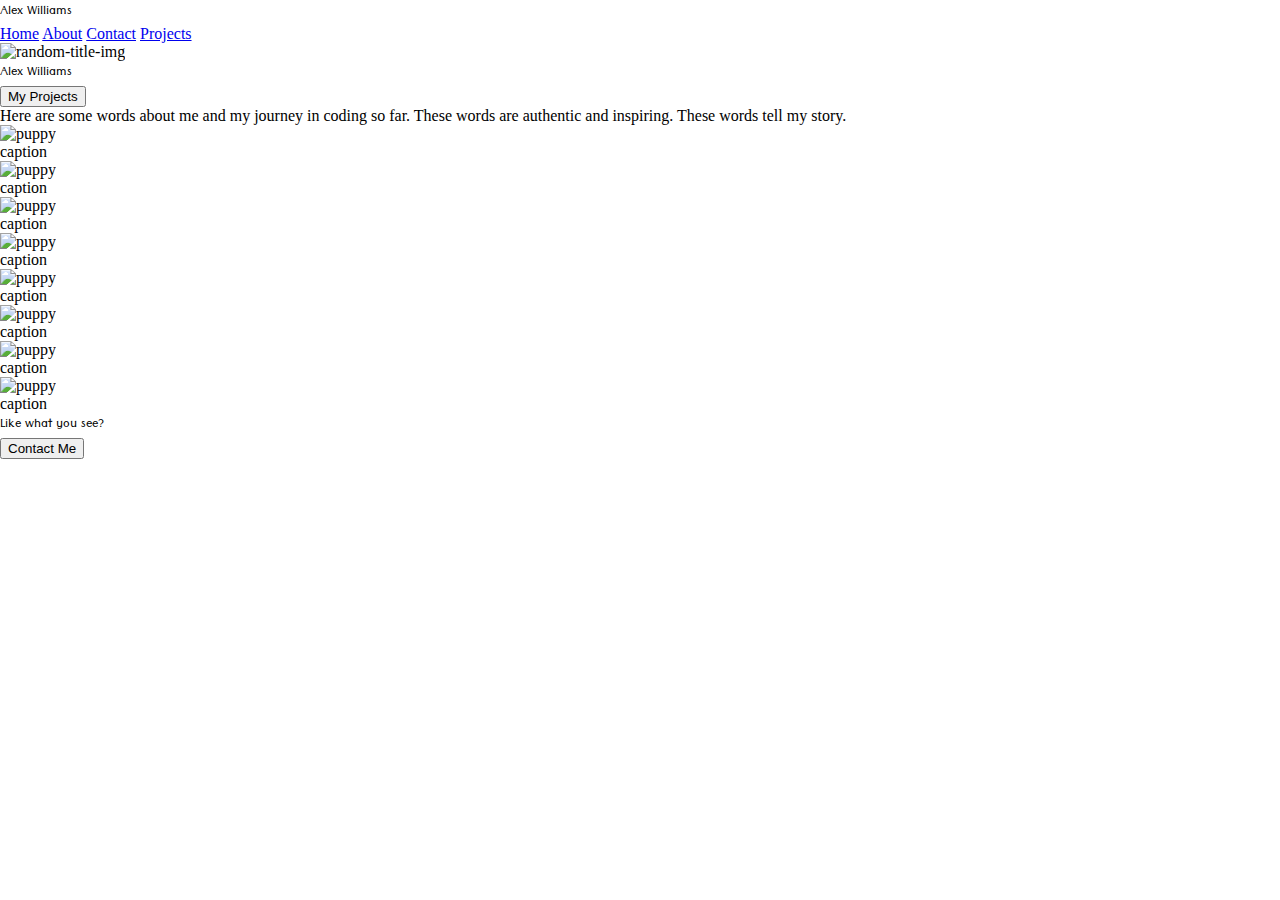
==== index.html @ 836ffa96 "added: basic html, links to css and fonts, css reset" ====
<!DOCTYPE html>
<html lang="en">
<head>
    <meta charset="UTF-8">
    <meta name="viewport" content="width=device-width, initial-scale=1.0">
    <title>Alex Williams</title>
    <link rel="stylesheet" href="style/index.css">
    <link href="https://fonts.googleapis.com/css2?family=Roboto&family=Tenali+Ramakrishna&display=swap" rel="stylesheet">
</head>
<body>
    <header>
        <h1>Alex Williams</h1>
        <nav>
            <a href="#">Home</a>
            <a href="#">About</a>
            <a href="#">Contact</a>
            <a href="#">Projects</a>
         </nav>
    </header>
    <section class = "title">
        <img src="https://picsum.photos/seed/picsum/200/300" alt="random-title-img">
        <div class = "bio">
            <h2>Alex Williams</h2>
            <button>My Projects</button>
            <p>Here are some words about me and my journey in coding so far. These words are authentic and inspiring. These words tell my story.</p>
          </div>
    </section>
 
    <section class = "projects">
        <div class = "caption-img">
            <img src="https://picsum.photos/id/237/200/300" alt="puppy">
            <p>caption</p>
        </div>
        <div class = "caption-img">
            <img src="https://picsum.photos/id/237/200/300" alt="puppy">
            <p>caption</p>
        </div>
        <div class = "caption-img">
            <img src="https://picsum.photos/id/237/200/300" alt="puppy">
            <p>caption</p>
        </div>
        <div class = "caption-img">
            <img src="https://picsum.photos/id/237/200/300" alt="puppy">
            <p>caption</p>
        </div>
        <div class = "caption-img">
            <img src="https://picsum.photos/id/237/200/300" alt="puppy">
            <p>caption</p>
        </div>
        <div class = "caption-img">
            <img src="https://picsum.photos/id/237/200/300" alt="puppy">
            <p>caption</p>
        </div>
        <div class = "caption-img">
            <img src="https://picsum.photos/id/237/200/300" alt="puppy">
            <p>caption</p>
        </div>
        <div class = "caption-img">
            <img src="https://picsum.photos/id/237/200/300" alt="puppy">
            <p>caption</p>
        </div>
    </section>
    
    <footer>
        <h3>Like what you see?</h3>
        <button class = "contact-button">Contact Me</button>
    </footer>
</body>
</html>
---- style/index.css ----
html, body, div, span, applet, object, iframe,
h1, h2, h3, h4, h5, h6, p, blockquote, pre,
a, abbr, acronym, address, big, cite, code,
del, dfn, em, img, ins, kbd, q, s, samp,
small, strike, strong, sub, sup, tt, var,
b, u, i, center,
dl, dt, dd, ol, ul, li,
fieldset, form, label, legend,
table, caption, tbody, tfoot, thead, tr, th, td,
article, aside, canvas, details, embed, 
figure, figcaption, footer, header, hgroup, 
menu, nav, output, ruby, section, summary,
time, mark, audio, video {
	margin: 0;
	padding: 0;
	border: 0;
	font-size: 100%;
	font: inherit;
    vertical-align: baseline;
 }

 h1, h2, h3, h4, h5, h6 {
    font-family: 'Tenali Ramakrishna', sans-serif;
 }
   
 p, a, {
     font-family: 'Roboto', sans-serif;
 }
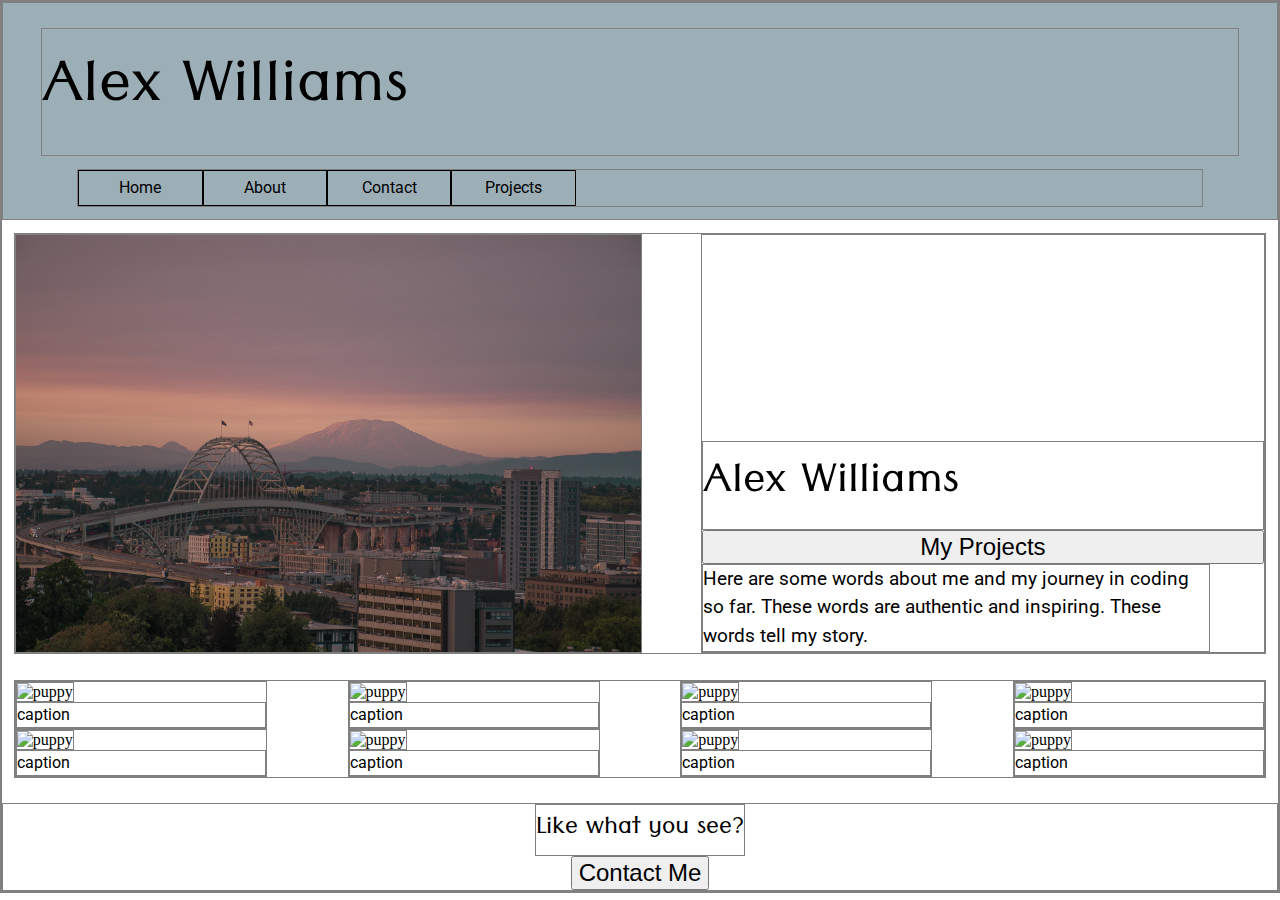
==== commit be5e1834: "added more CSS" ====
--- a/index.html
+++ b/index.html
@@ -10,7 +10,7 @@
 <body>
     <header>
         <h1>Alex Williams</h1>
-        <nav>
+        <nav id = "top-nav">
             <a href="#">Home</a>
             <a href="#">About</a>
             <a href="#">Contact</a>
@@ -18,14 +18,13 @@
          </nav>
     </header>
     <section class = "title">
-        <img src="https://picsum.photos/seed/picsum/200/300" alt="random-title-img">
-        <div class = "bio">
+        <img src="images/portland.jpg" alt="portland mountain sunrise">
+        <div class = "title-text">
             <h2>Alex Williams</h2>
-            <button>My Projects</button>
+            <button class = "project-button">My Projects</button>
             <p>Here are some words about me and my journey in coding so far. These words are authentic and inspiring. These words tell my story.</p>
           </div>
     </section>
- 
     <section class = "projects">
         <div class = "caption-img">
             <img src="https://picsum.photos/id/237/200/300" alt="puppy">
--- a/style/index.css
+++ b/style/index.css
@@ -14,15 +14,103 @@
 	margin: 0;
 	padding: 0;
 	border: 0;
-	font-size: 100%;
+	font-size: 62.5%;
 	font: inherit;
     vertical-align: baseline;
+    border: 1px solid grey;
  }
+
 
  h1, h2, h3, h4, h5, h6 {
     font-family: 'Tenali Ramakrishna', sans-serif;
  }
-   
- p, a, {
+
+ h1 {
+     font-size: 5rem;
+ }
+
+ h2 {
+     font-size: 3.5rem;
+ }
+ 
+ h3 {
+     font-size: 2rem;
+ }
+
+ p, a {
      font-family: 'Roboto', sans-serif;
+     line-height: 1.5;
  }
+
+button {
+    font-size: 1.5rem;
+}
+
+header {
+    background-color: #9cafb7;
+    padding: 1%;
+}
+
+header h1 {
+    margin: 1% 2%;
+}
+
+ header nav {   
+     display: flex;
+     width: 90%;
+     margin: 0 auto;
+ }
+
+ header nav a {
+     text-decoration: none;
+     color: black;
+     border: 1px solid black;
+     padding: 5px;
+     width: 10%;
+     text-align: center;
+ }
+
+ .title {
+     width: 98%;
+     margin: 1% auto;
+     display:flex;
+     justify-content: space-between;
+ }
+
+ .title img {
+     width: 50%;
+ }
+
+ .title-text {
+    width:45%;
+    display: flex;
+    flex-direction: column;
+    justify-content: flex-end;
+     }
+
+ .title-text button {
+
+ }
+
+ .title-text p {
+     width: 90%;
+     font-size: 1.2rem;
+ }
+.projects {
+    width:98%;
+    margin: 2% auto;
+    display:flex;
+    flex-wrap:wrap;
+    justify-content: space-between;
+    align-items: center;
+}
+
+.projects div {
+    width: 20%;
+}
+
+footer {
+    display: flex;
+    flex-direction: column;
+    align-items: center;
+}
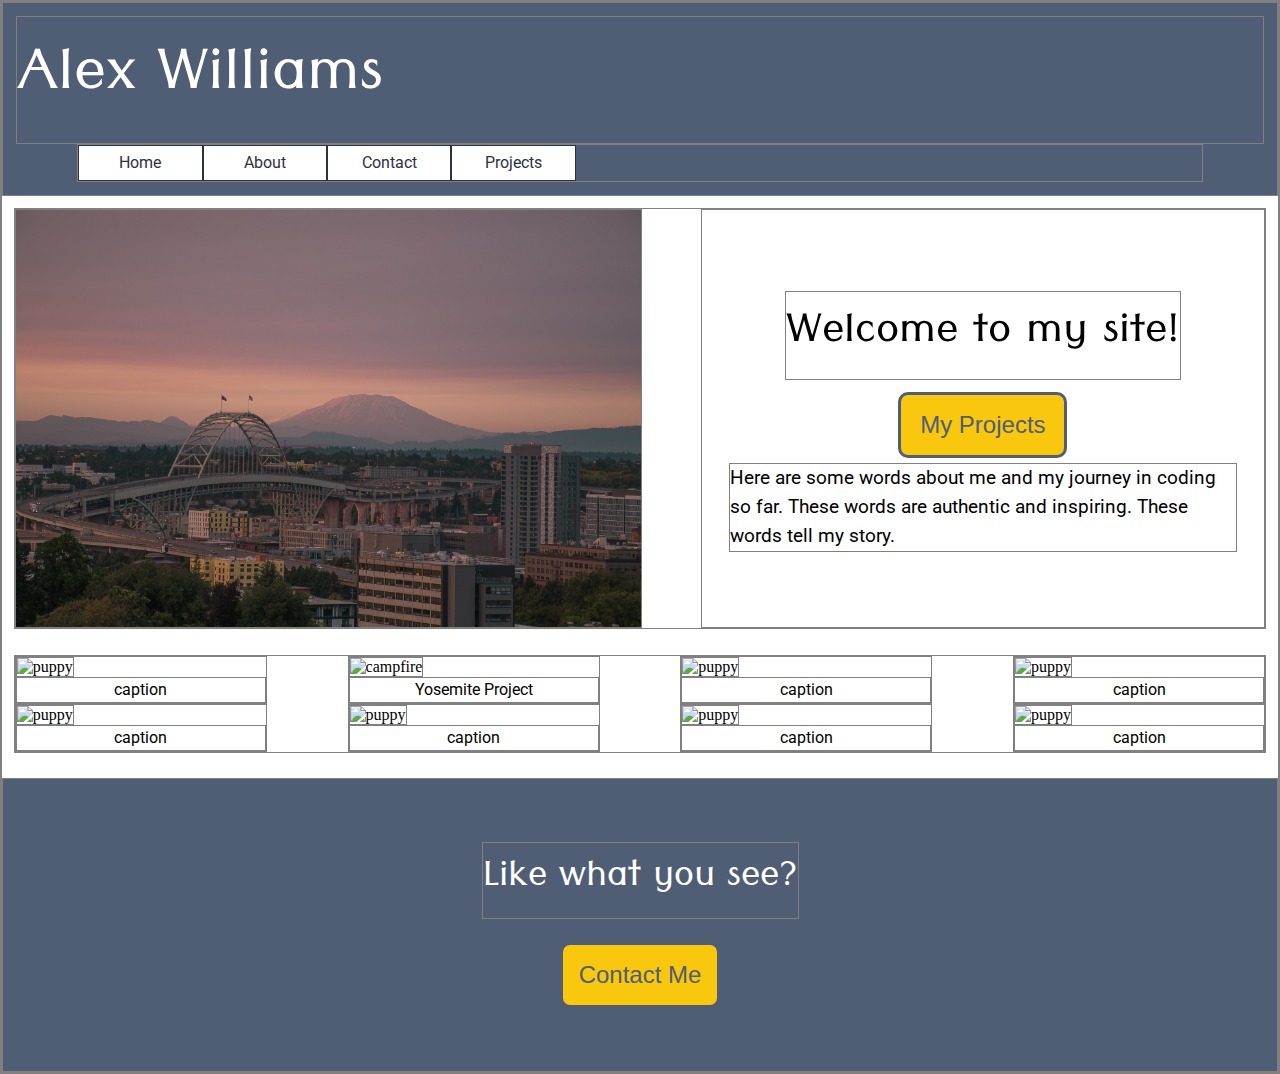
==== commit f3a5354c: "finished mvp requirements" ====
--- a/index.html
+++ b/index.html
@@ -20,7 +20,7 @@
     <section class = "title">
         <img src="images/portland.jpg" alt="portland mountain sunrise">
         <div class = "title-text">
-            <h2>Alex Williams</h2>
+            <h2>Welcome to my site!</h2>
             <button class = "project-button">My Projects</button>
             <p>Here are some words about me and my journey in coding so far. These words are authentic and inspiring. These words tell my story.</p>
           </div>
@@ -31,8 +31,8 @@
             <p>caption</p>
         </div>
         <div class = "caption-img">
-            <img src="https://picsum.photos/id/237/200/300" alt="puppy">
-            <p>caption</p>
+            <img src="https://picsum.photos/id/237/200/300" alt="campfire">
+            <p>Yosemite Project</p>
         </div>
         <div class = "caption-img">
             <img src="https://picsum.photos/id/237/200/300" alt="puppy">
--- a/style/index.css
+++ b/style/index.css
@@ -27,6 +27,7 @@
 
  h1 {
      font-size: 5rem;
+     color: white;
  }
 
  h2 {
@@ -34,7 +35,8 @@
  }
  
  h3 {
-     font-size: 2rem;
+     font-size: 3rem;
+     color: white;
  }
 
  p, a {
@@ -44,14 +46,20 @@
 
 button {
     font-size: 1.5rem;
+    padding: 1rem;
+    background-color: #f9c80e;
+    border: 3px solid #4f5d75;
+    border-radius: 10px;
+    color: #4f5d75;
+    margin: 1%;
 }
 
 header {
-    background-color: #9cafb7;
+    background-color: #4f5d75;
     padding: 1%;
 }
 
-header h1 {
+header footer h1, h2, h3, h4 {
     margin: 1% 2%;
 }
 
@@ -63,12 +71,18 @@
 
  header nav a {
      text-decoration: none;
-     color: black;
-     border: 1px solid black;
+     color: #2d3142;
+     border: 1px solid #2d3142;
      padding: 5px;
      width: 10%;
      text-align: center;
+     background-color: white;
  }
+
+ header nav a:hover {
+    color: white;
+    background-color: #2d3142;
+}
 
  .title {
      width: 98%;
@@ -85,17 +99,19 @@
     width:45%;
     display: flex;
     flex-direction: column;
-    justify-content: flex-end;
+    justify-content: center;
+    align-items: center;
      }
 
  .title-text button {
-
+    width: 30%;
  }
 
  .title-text p {
      width: 90%;
      font-size: 1.2rem;
- }
+      }
+
 .projects {
     width:98%;
     margin: 2% auto;
@@ -109,8 +125,22 @@
     width: 20%;
 }
 
+.projects img {
+    width: 100%;
+}
+
+.projects p {
+    text-align: center;
+}
+
 footer {
+    background-color: #4f5d75;
+    padding: 4%;
     display: flex;
     flex-direction: column;
     align-items: center;
 }
+
+footer {
+    color: white;
+}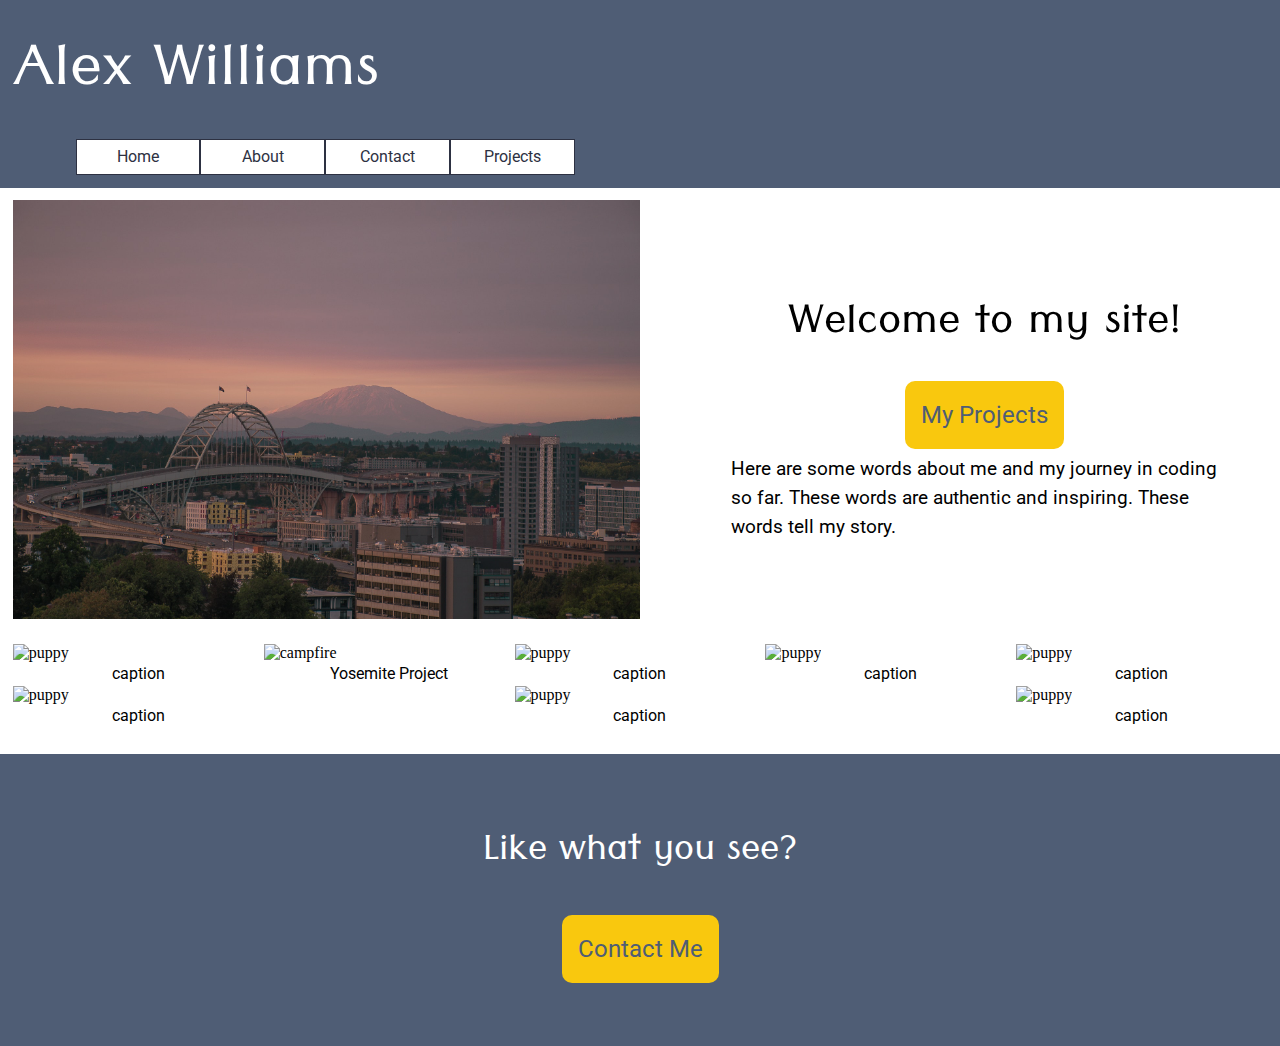
==== commit 0d5be01a: "added links" ====
--- a/index.html
+++ b/index.html
@@ -12,16 +12,16 @@
         <h1>Alex Williams</h1>
         <nav id = "top-nav">
             <a href="#">Home</a>
-            <a href="#">About</a>
-            <a href="#">Contact</a>
-            <a href="#">Projects</a>
+            <a href="about.html">About</a>
+            <a href="contact.html">Contact</a>
+            <a href="projects.html">Projects</a>
          </nav>
     </header>
     <section class = "title">
         <img src="images/portland.jpg" alt="portland mountain sunrise">
         <div class = "title-text">
             <h2>Welcome to my site!</h2>
-            <button class = "project-button">My Projects</button>
+            <a class = "button" href="projects.html">My Projects</a>
             <p>Here are some words about me and my journey in coding so far. These words are authentic and inspiring. These words tell my story.</p>
           </div>
     </section>
@@ -62,7 +62,7 @@
     
     <footer>
         <h3>Like what you see?</h3>
-        <button class = "contact-button">Contact Me</button>
+        <a class = "button" href="contact.html">Contact Me</a>
     </footer>
 </body>
 </html>--- a/style/index.css
+++ b/style/index.css
@@ -17,7 +17,6 @@
 	font-size: 62.5%;
 	font: inherit;
     vertical-align: baseline;
-    border: 1px solid grey;
  }
 
 
@@ -44,14 +43,14 @@
      line-height: 1.5;
  }
 
-button {
+.button {
     font-size: 1.5rem;
     padding: 1rem;
     background-color: #f9c80e;
-    border: 3px solid #4f5d75;
     border-radius: 10px;
     color: #4f5d75;
     margin: 1%;
+    text-decoration: none;
 }
 
 header {
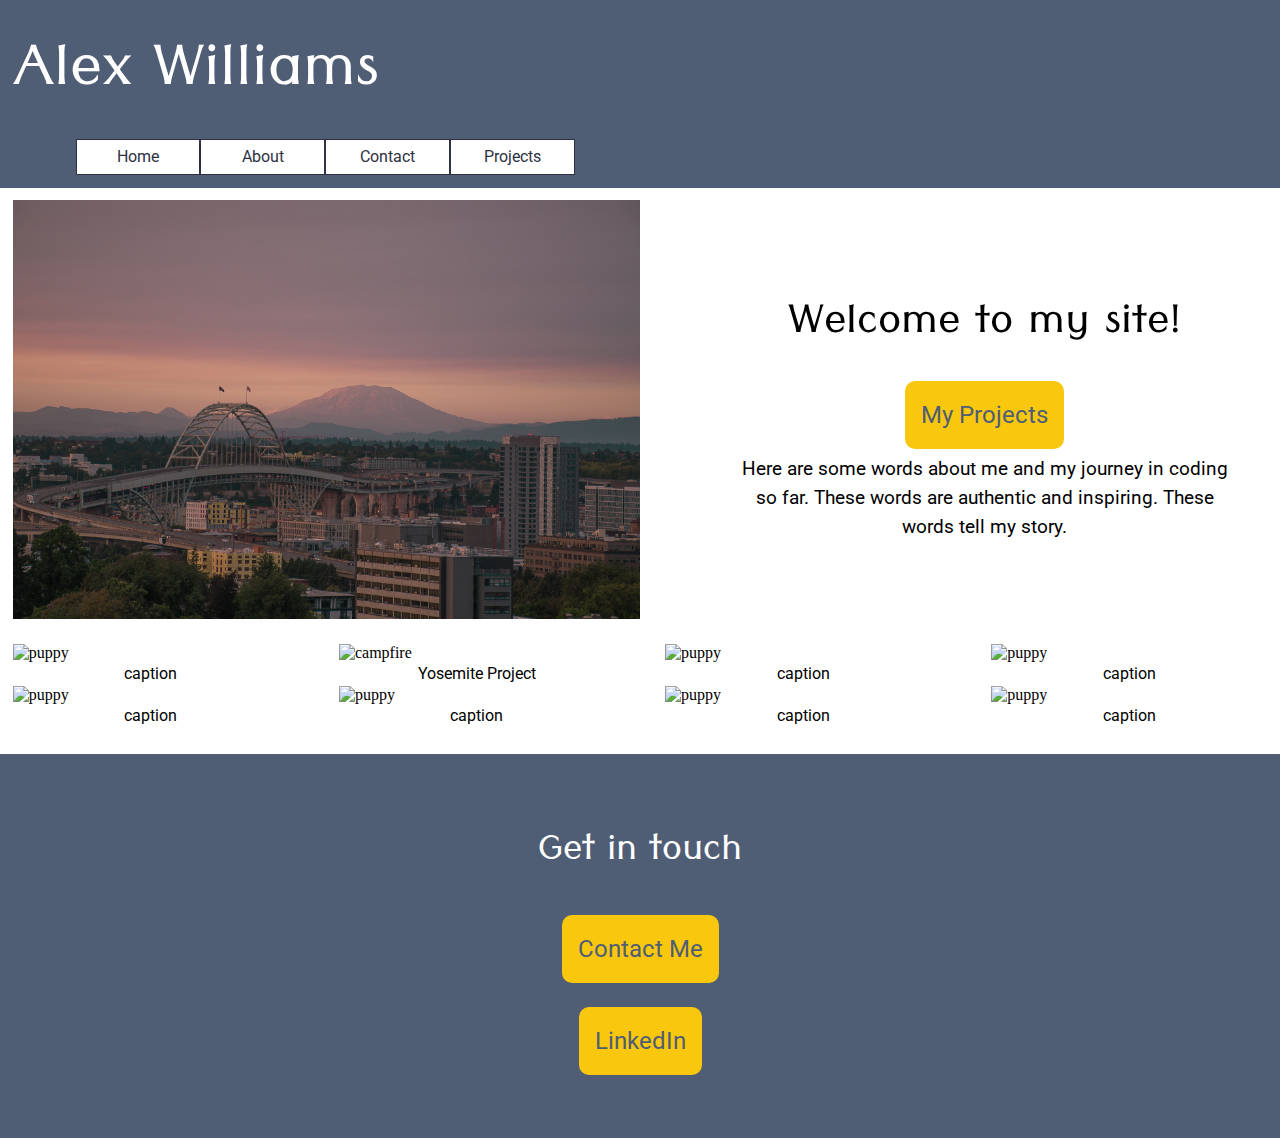
==== commit 57b0ad14: "more links" ====
--- a/index.html
+++ b/index.html
@@ -61,8 +61,9 @@
     </section>
     
     <footer>
-        <h3>Like what you see?</h3>
+        <h3>Get in touch</h3>
         <a class = "button" href="contact.html">Contact Me</a>
+        <a class = "button" href="https://www.linkedin.com/in/alexjwilliams/">LinkedIn</a>
     </footer>
 </body>
 </html>--- a/style/index.css
+++ b/style/index.css
@@ -100,6 +100,7 @@
     flex-direction: column;
     justify-content: center;
     align-items: center;
+    text-align: center;
      }
 
  .title-text button {
@@ -121,7 +122,7 @@
 }
 
 .projects div {
-    width: 20%;
+    width: 22%;
 }
 
 .projects img {
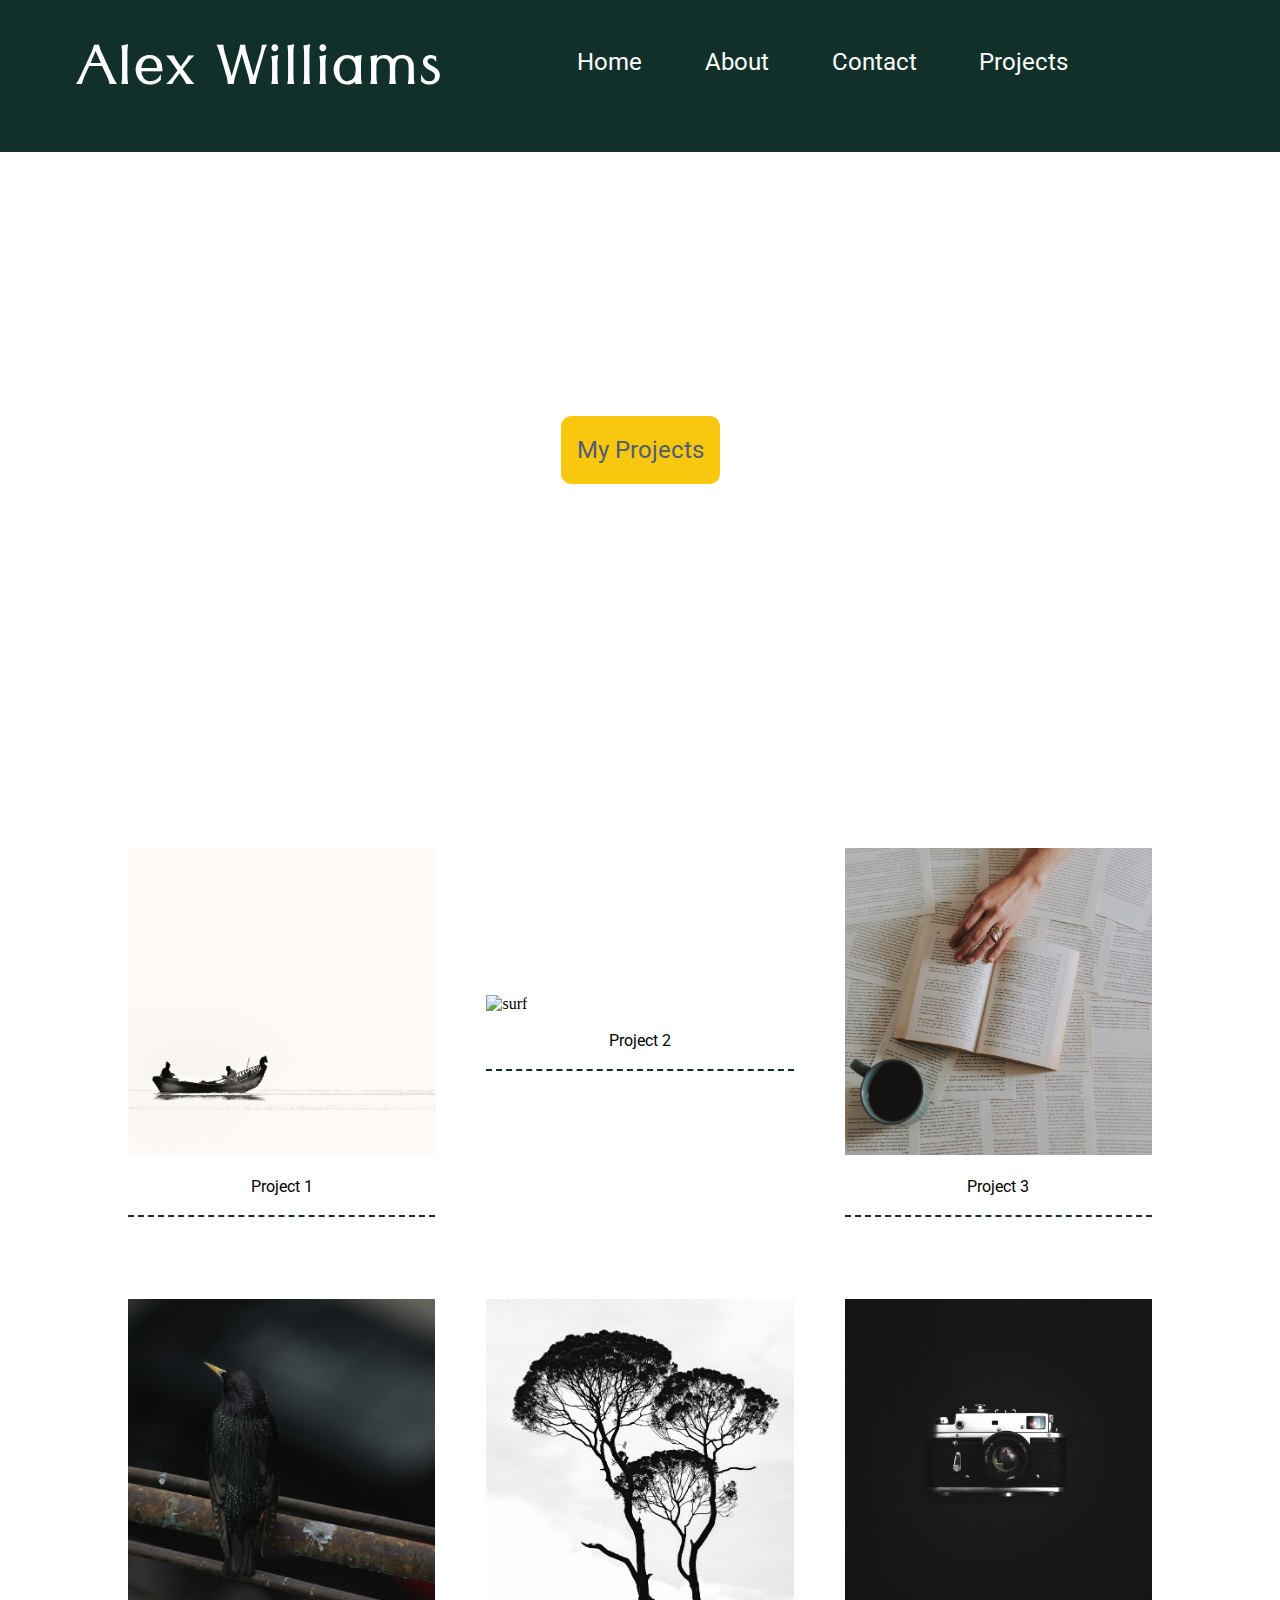
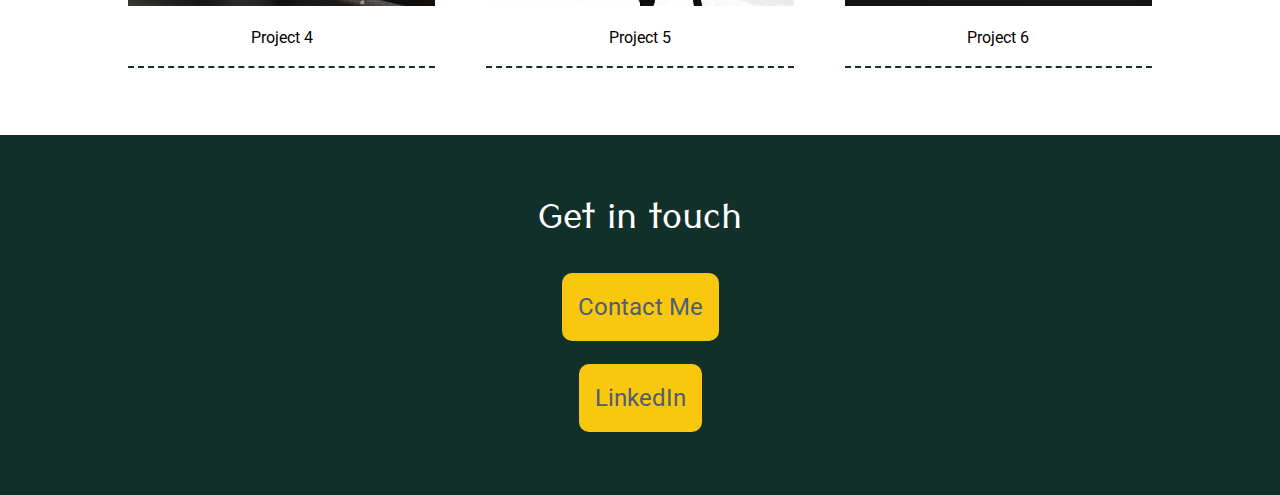
==== commit 630fd292: "made changes to layout and design" ====
--- a/index.html
+++ b/index.html
@@ -9,16 +9,15 @@
 </head>
 <body>
     <header>
-        <h1>Alex Williams</h1>
-        <nav id = "top-nav">
-            <a href="#">Home</a>
-            <a href="about.html">About</a>
-            <a href="contact.html">Contact</a>
-            <a href="projects.html">Projects</a>
+            <h1>Alex Williams</h1>
+            <nav>
+            <a href="#" id="nav1">Home</a>
+            <a href="about.html" id="nav2">About</a>
+            <a href="contact.html" id="nav3">Contact</a>
+            <a href="projects.html" id="nav4">Projects</a>
          </nav>
     </header>
     <section class = "title">
-        <img src="images/portland.jpg" alt="portland mountain sunrise">
         <div class = "title-text">
             <h2>Welcome to my site!</h2>
             <a class = "button" href="projects.html">My Projects</a>
@@ -27,36 +26,28 @@
     </section>
     <section class = "projects">
         <div class = "caption-img">
-            <img src="https://picsum.photos/id/237/200/300" alt="puppy">
-            <p>caption</p>
+            <img src="images/boat.jpg" alt="boat">
+            <p>Project 1</p>
         </div>
         <div class = "caption-img">
-            <img src="https://picsum.photos/id/237/200/300" alt="campfire">
-            <p>Yosemite Project</p>
+            <img src="images/surf.jpg" alt="surf">
+            <p>Project 2</p>
         </div>
         <div class = "caption-img">
-            <img src="https://picsum.photos/id/237/200/300" alt="puppy">
-            <p>caption</p>
+            <img src="images/books.jpg" alt="books">
+            <p>Project 3</p>
         </div>
         <div class = "caption-img">
-            <img src="https://picsum.photos/id/237/200/300" alt="puppy">
-            <p>caption</p>
+            <img src="images/bird.jpg" alt="bird">
+            <p>Project 4</p>
         </div>
         <div class = "caption-img">
-            <img src="https://picsum.photos/id/237/200/300" alt="puppy">
-            <p>caption</p>
+            <img src="images/trees.jpg" alt="tree">
+            <p>Project 5</p>
         </div>
         <div class = "caption-img">
-            <img src="https://picsum.photos/id/237/200/300" alt="puppy">
-            <p>caption</p>
-        </div>
-        <div class = "caption-img">
-            <img src="https://picsum.photos/id/237/200/300" alt="puppy">
-            <p>caption</p>
-        </div>
-        <div class = "caption-img">
-            <img src="https://picsum.photos/id/237/200/300" alt="puppy">
-            <p>caption</p>
+            <img src="images/camera.jpg" alt="camera">
+            <p>Project 6</p>
         </div>
     </section>
     
--- a/style/index.css
+++ b/style/index.css
@@ -20,6 +20,7 @@
  }
 
 
+
  h1, h2, h3, h4, h5, h6 {
     font-family: 'Tenali Ramakrishna', sans-serif;
  }
@@ -31,6 +32,7 @@
 
  h2 {
      font-size: 3.5rem;
+     color: white;
  }
  
  h3 {
@@ -54,44 +56,49 @@
 }
 
 header {
-    background-color: #4f5d75;
+    background-color: #11302A;
     padding: 1%;
+    display: flex;
+    justify-content: space-between;
+    margin:0 auto;
+    flex-wrap: wrap;
 }
 
-header footer h1, h2, h3, h4 {
-    margin: 1% 2%;
+
+header h1 {
+    width: 30%;
+    padding-left: 5%;
 }
 
  header nav {   
      display: flex;
-     width: 90%;
+     width: 50%;
      margin: 0 auto;
  }
 
  header nav a {
      text-decoration: none;
-     color: #2d3142;
-     border: 1px solid #2d3142;
-     padding: 5px;
-     width: 10%;
-     text-align: center;
-     background-color: white;
- }
+     color: white;
+     font-size: 1.5rem;
+     margin: 5%;
+     display: flex;
+      }
 
  header nav a:hover {
-    color: white;
-    background-color: #2d3142;
+       transform: scale(1.1);
+
 }
 
  .title {
-     width: 98%;
-     margin: 1% auto;
      display:flex;
-     justify-content: space-between;
- }
-
- .title img {
-     width: 50%;
+     justify-content: center;
+     align-items: center;
+     height:70vh;
+     background-image: url(https://images.pexels.com/photos/1072179/pexels-photo-1072179.jpeg?auto=compress&cs=tinysrgb&dpr=2&h=750&w=1260);
+     background-attachment: fixed;
+     background-position: center;
+     background-size: cover;
+     background-repeat: no-repeat;
  }
 
  .title-text {
@@ -110,10 +117,12 @@
  .title-text p {
      width: 90%;
      font-size: 1.2rem;
+     color:white;
+     margin: 3%;
       }
 
 .projects {
-    width:98%;
+    width:80%;
     margin: 2% auto;
     display:flex;
     flex-wrap:wrap;
@@ -122,19 +131,23 @@
 }
 
 .projects div {
-    width: 22%;
+    width: 30%;
+    margin: 4% 0;
+    border-bottom: 2px dashed #11302A;
+
 }
 
-.projects img {
+.caption-img img {
     width: 100%;
 }
 
-.projects p {
+.caption-img p {
     text-align: center;
+    padding: 1rem;
 }
 
 footer {
-    background-color: #4f5d75;
+    background-color: #11302A;
     padding: 4%;
     display: flex;
     flex-direction: column;
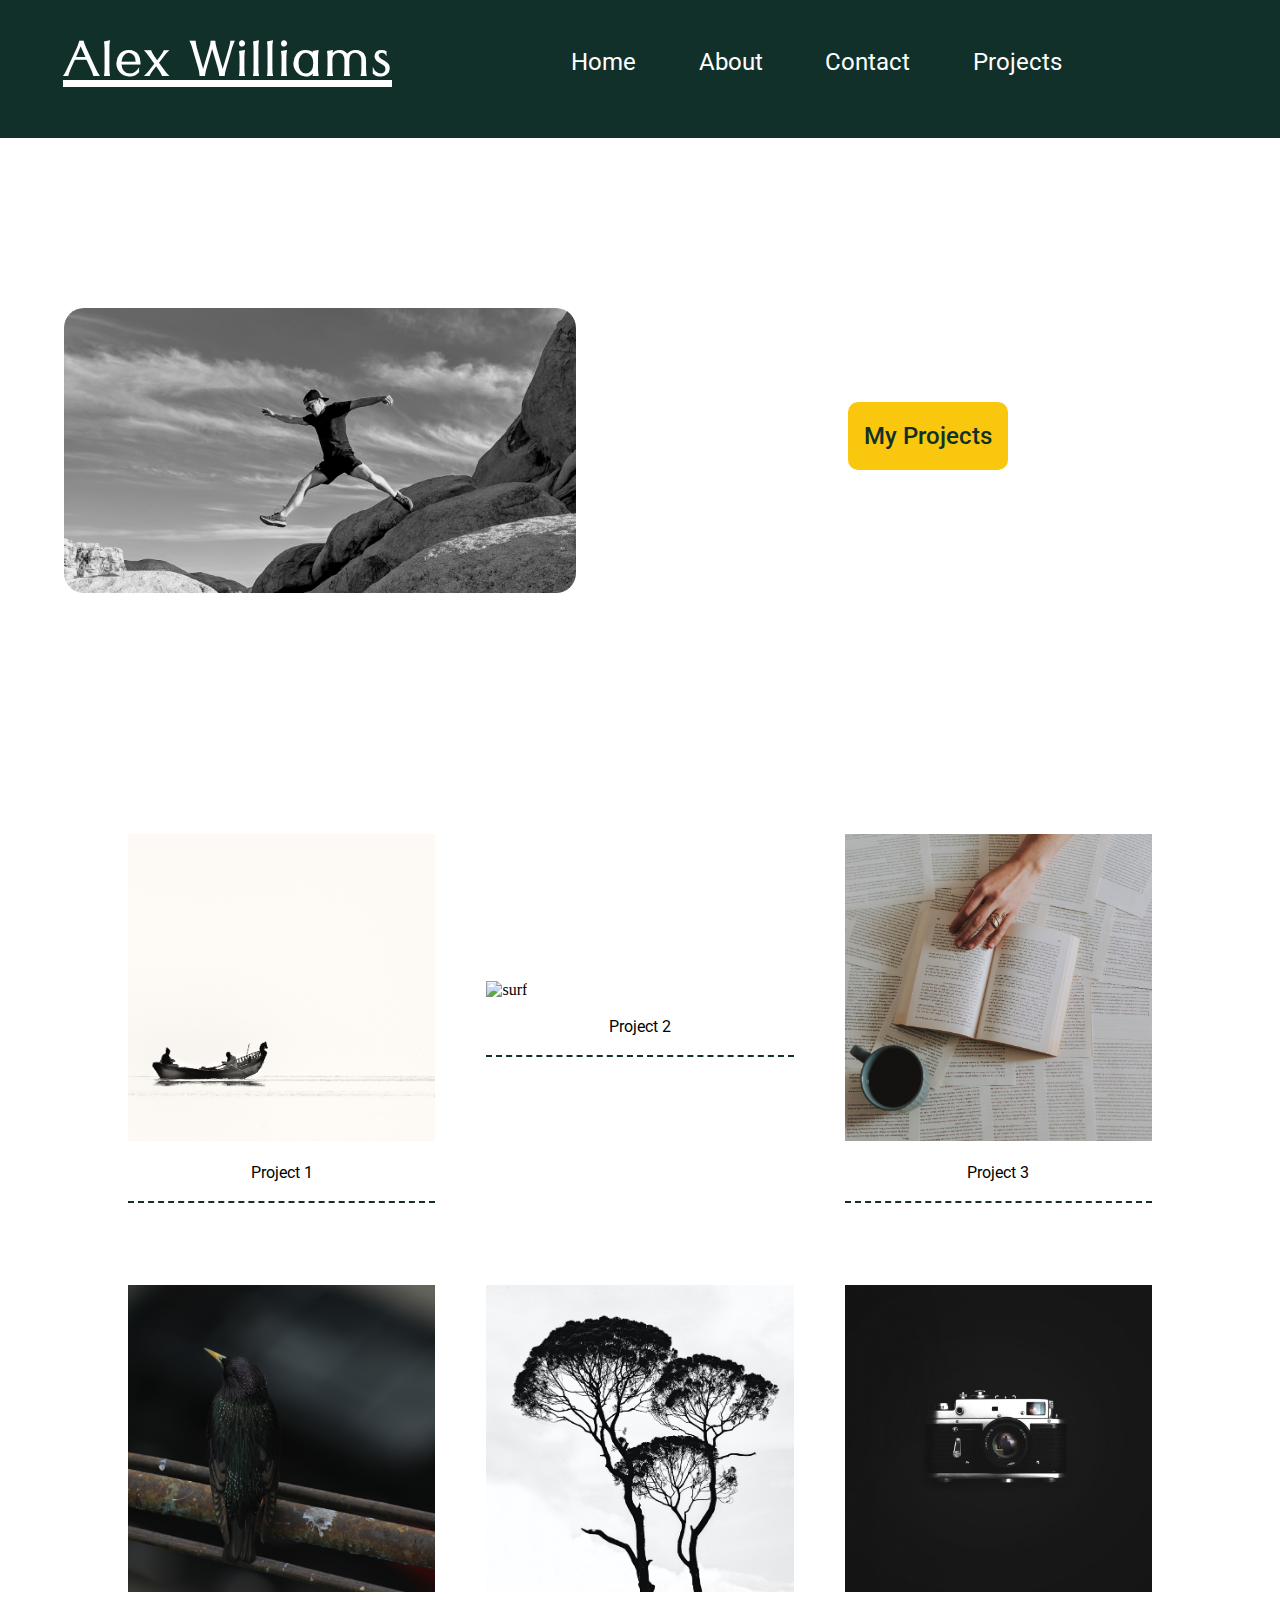
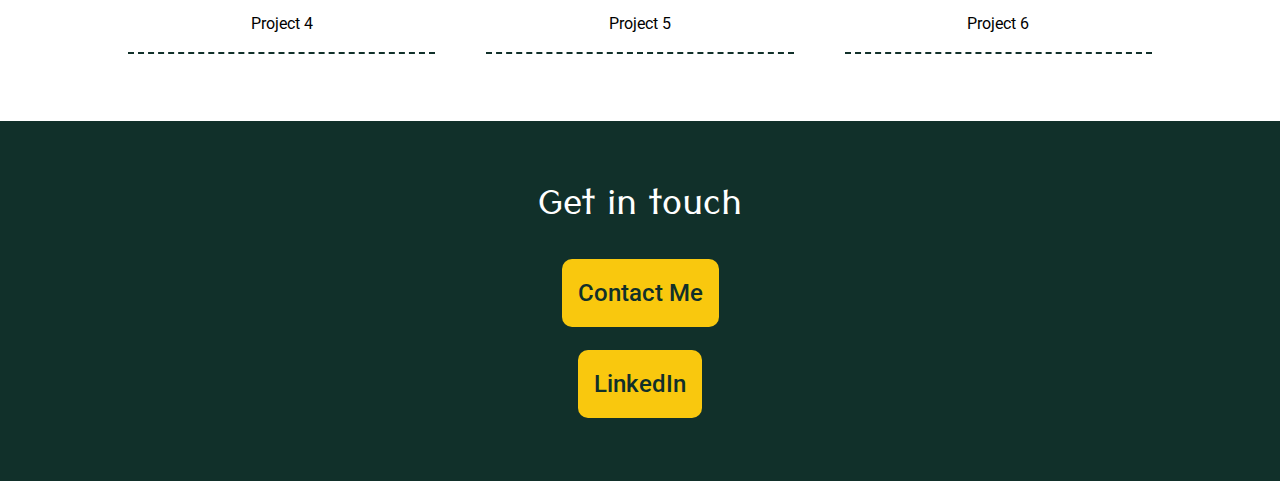
==== commit 5826af4b: "revamped some of the basic website" ====
--- a/index.html
+++ b/index.html
@@ -18,6 +18,9 @@
          </nav>
     </header>
     <section class = "title">
+        <div class = "title-img">
+            <img src="images/hero.jpg" alt="ferns">
+        </div>
         <div class = "title-text">
             <h2>Welcome to my site!</h2>
             <a class = "button" href="projects.html">My Projects</a>
--- a/style/index.css
+++ b/style/index.css
@@ -26,7 +26,7 @@
  }
 
  h1 {
-     font-size: 5rem;
+     font-size: 4.5rem;
      color: white;
  }
 
@@ -47,10 +47,11 @@
 
 .button {
     font-size: 1.5rem;
+    font-weight: 500;
     padding: 1rem;
     background-color: #f9c80e;
     border-radius: 10px;
-    color: #4f5d75;
+    color: #11302A;
     margin: 1%;
     text-decoration: none;
 }
@@ -67,7 +68,8 @@
 
 header h1 {
     width: 30%;
-    padding-left: 5%;
+    padding-left: 4%;
+    text-decoration: underline;
 }
 
  header nav {   
@@ -91,7 +93,7 @@
 
  .title {
      display:flex;
-     justify-content: center;
+     justify-content: space-evenly;
      align-items: center;
      height:70vh;
      background-image: url(https://images.pexels.com/photos/1072179/pexels-photo-1072179.jpeg?auto=compress&cs=tinysrgb&dpr=2&h=750&w=1260);
@@ -100,6 +102,15 @@
      background-size: cover;
      background-repeat: no-repeat;
  }
+
+.title-img {
+    width:40%;
+}
+
+.title-img img {
+    width: 100%;
+    border-radius: 20px;
+}
 
  .title-text {
     width:45%;
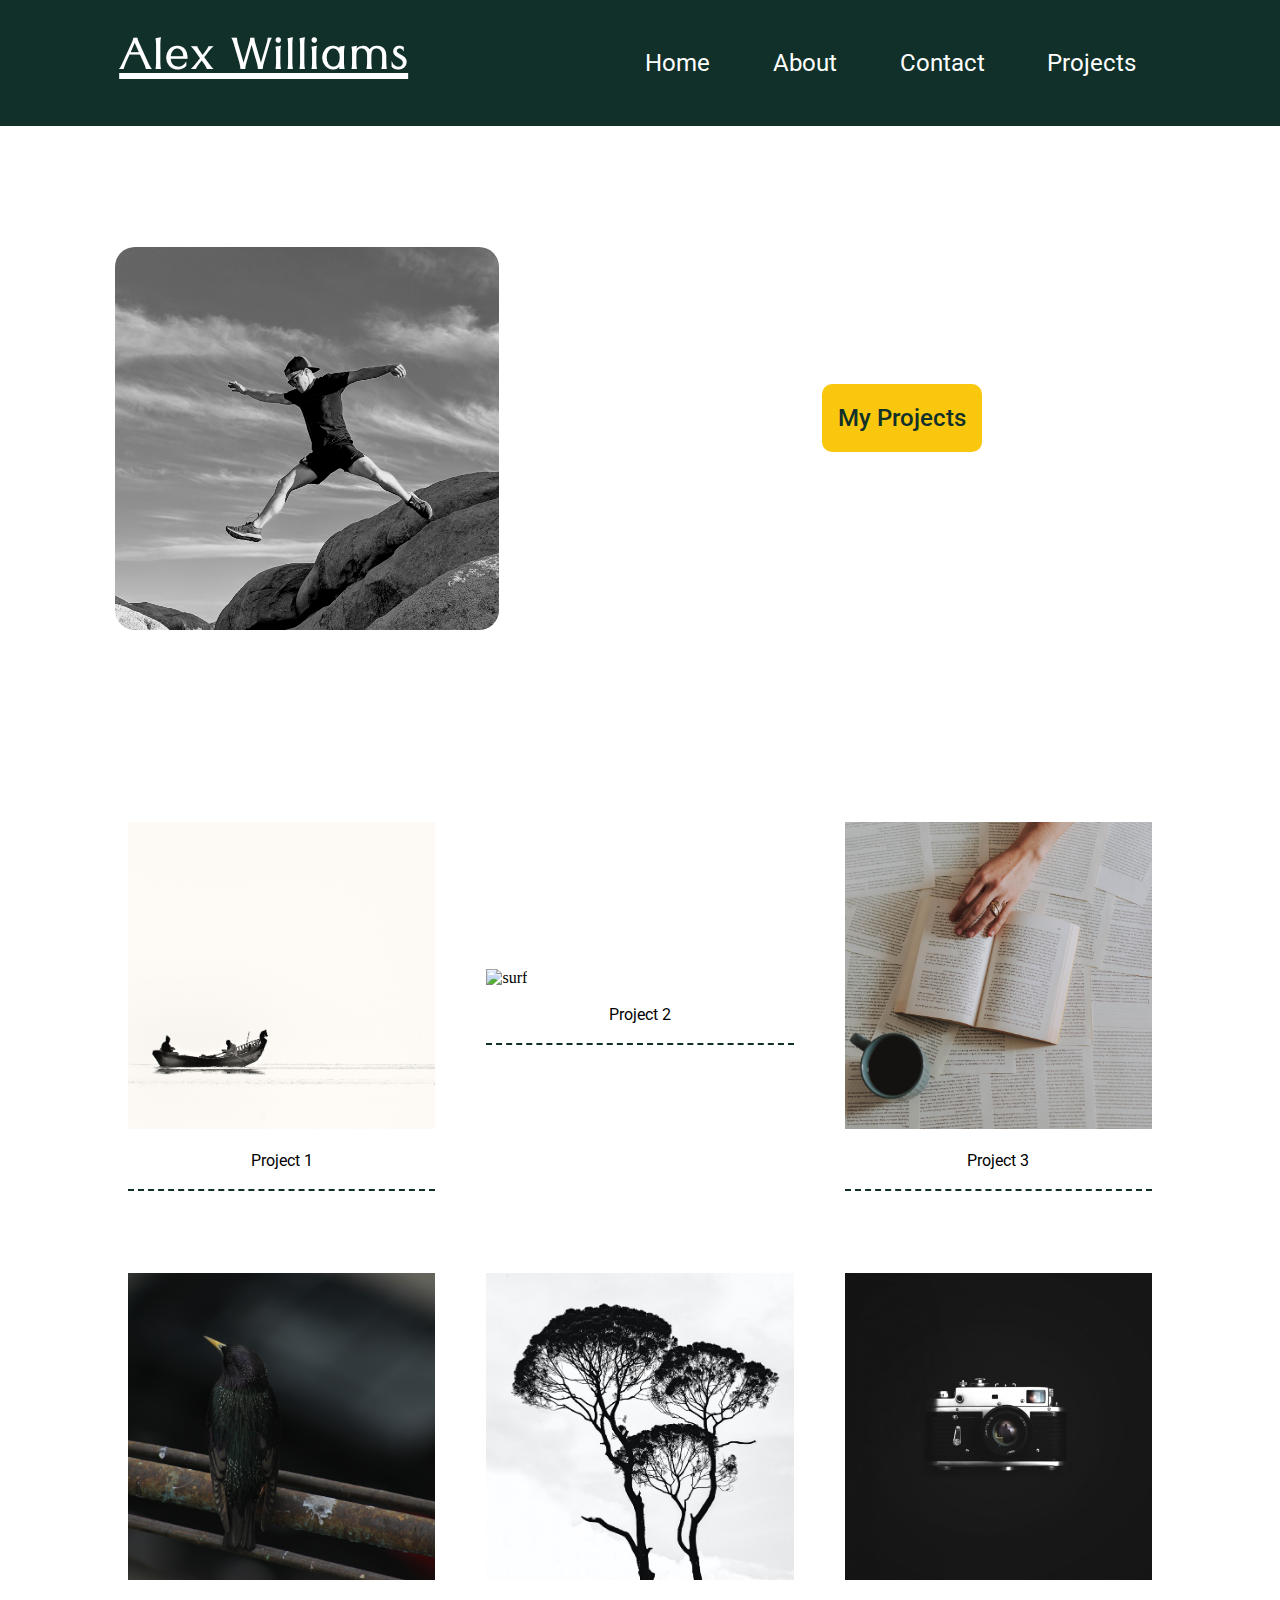
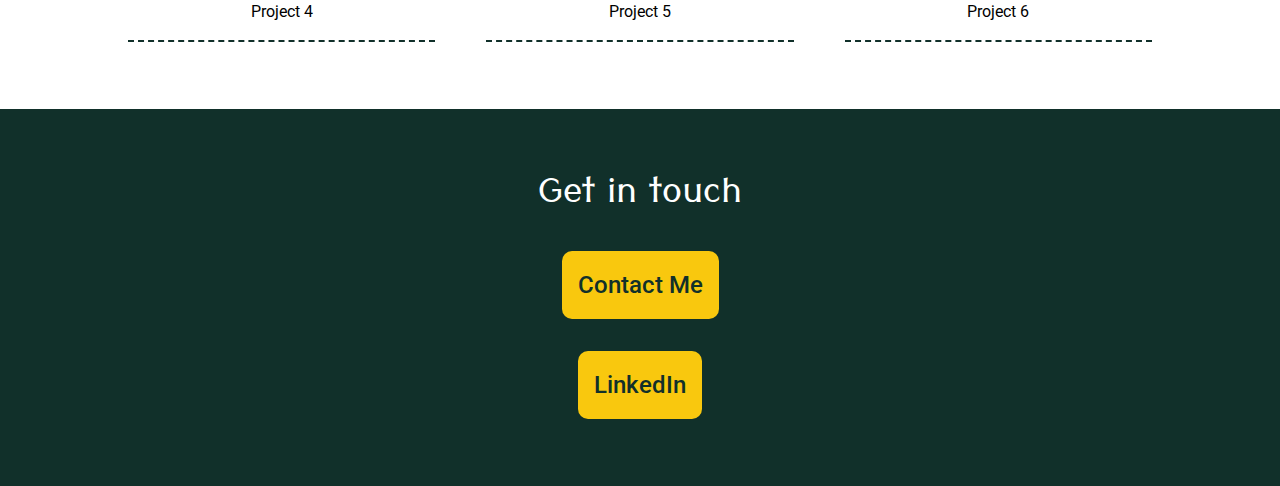
==== commit e21f38d5: "added some responsive design at 800px" ====
--- a/index.html
+++ b/index.html
@@ -19,7 +19,7 @@
     </header>
     <section class = "title">
         <div class = "title-img">
-            <img src="images/hero.jpg" alt="ferns">
+            <img src="images/jump.jpg" alt="jump">
         </div>
         <div class = "title-text">
             <h2>Welcome to my site!</h2>
--- a/style/index.css
+++ b/style/index.css
@@ -26,12 +26,12 @@
  }
 
  h1 {
-     font-size: 4.5rem;
+     font-size: 4rem;
      color: white;
  }
 
  h2 {
-     font-size: 3.5rem;
+     font-size: 3rem;
      color: white;
  }
  
@@ -52,30 +52,31 @@
     background-color: #f9c80e;
     border-radius: 10px;
     color: #11302A;
-    margin: 1%;
+    margin: 1rem;
     text-decoration: none;
 }
 
 header {
     background-color: #11302A;
+    display: flex;
+    align-items: center;
+    justify-content: space-between;
     padding: 1%;
-    display: flex;
-    justify-content: space-between;
-    margin:0 auto;
-    flex-wrap: wrap;
 }
 
 
 header h1 {
-    width: 30%;
-    padding-left: 4%;
+    width: 40%;
     text-decoration: underline;
+    text-align: center;
 }
 
  header nav {   
      display: flex;
      width: 50%;
      margin: 0 auto;
+     display: flex;
+     justify-content:center;
  }
 
  header nav a {
@@ -83,8 +84,7 @@
      color: white;
      font-size: 1.5rem;
      margin: 5%;
-     display: flex;
-      }
+           }
 
  header nav a:hover {
        transform: scale(1.1);
@@ -104,7 +104,8 @@
  }
 
 .title-img {
-    width:40%;
+    width:30%;
+    padding: 2%;
 }
 
 .title-img img {
@@ -167,4 +168,20 @@
 
 footer {
     color: white;
+}
+
+@media (max-width:800px){
+header {
+    flex-direction: column;
+}
+
+header h1 {
+    width: 100%;
+}
+
+}
+
+@media (max-width:500px){
+
+    
 }